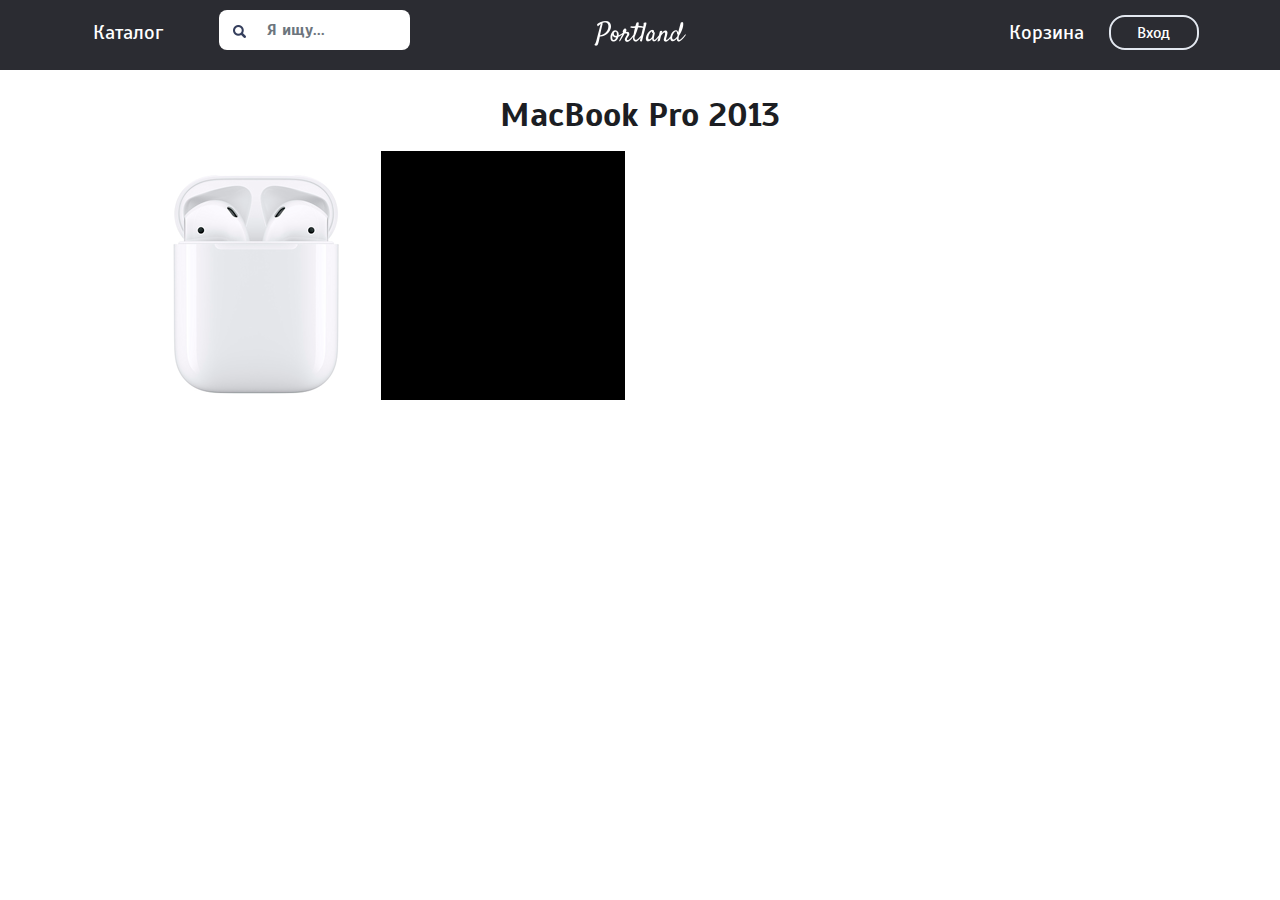
==== productpagetemplate.html @ 07287ee2 "11-02#1" ====
<!DOCTYPE html>
<html lang="en">
<head>
    <meta charset="UTF-8">
    <title>Product page</title>
    
    <link rel="stylesheet" href="css/bootstrap.css">
    <link rel="stylesheet" href="css/style.css">
    <link rel="stylesheet" href="css/Productstyle.css">
    <link href="https://fonts.googleapis.com/css?family=Scada" rel="stylesheet">
    <link href="https://fonts.googleapis.com/css?family=Russo+One" rel="stylesheet">
    <link href="https://fonts.googleapis.com/css?family=Montserrat:400,600,900" rel="stylesheet">
    <script src="https://cdnjs.cloudflare.com/ajax/libs/popper.js/1.14.6/umd/popper.min.js" integrity="sha384-wHAiFfRlMFy6i5SRaxvfOCifBUQy1xHdJ/yoi7FRNXMRBu5WHdZYu1hA6ZOblgut" crossorigin="anonymous"></script>
    <script src="https://ajax.googleapis.com/ajax/libs/jquery/2.1.1/jquery.min.js"></script>
    <script src="https://cdnjs.cloudflare.com/ajax/libs/twitter-bootstrap/4.0.0-beta/js/bootstrap.min.js"></script>
</head>
<main>
            <!-- Modal window -->
    <div class="modal fade" id="exampleModalCenter" tabindex="-1" role="dialog" aria-labelledby="exampleModalCenterTitle" aria-hidden="true">
  <div class="modal-dialog modal-dialog-centered" role="document">
    <div class="modal-content">
      <div class="modal-header">
        <h5 class="modal-title" id="exampleModalLongTitle">Вход в личный кабинет</h5>
        <button type="button" class="close" data-dismiss="modal" aria-label="Close">
          <span aria-hidden="true">&times;</span>
        </button>
      </div>
      <div class="modal-body">
           <form>
             <div>
              <label>Email или номер телефона</label>
              </div>
              <div>  
              <input type="email"><br>
              <label>Пароль</label><br>
              <input type="password">
              </div>
           </form>
           <button class="btn btn-primary">Войти</button>
           <hr>
           <div class="autority">
               <label>Вход через соцсети</label>
                 <div class="linksImg">
                  <a href="#"><img src="img/modalWindow/220px-Google__G__Logo.svg.png" width="40px" height="40px"></a>
                  <a href="#"><img src="img/modalWindow/vk.png" width="40px" height="40px"></a>
                  <a href="#"><img src="img/modalWindow/Facebook-2-512.png" width="40px" height="40px"></a>
               </div>
               <span>или</span><br>
               <a href="#">Зарегистрироваться</a>
           </div>
      </div>
    </div>
  </div>

    </div>
            <!-- Header -->
    <div class="header">
        <div class="container-fluid">
            <div class="row justify-content-between">
               <div class="col-4">
              <div class="row">
               <div class="col-4 text-header">Каталог</div>
               <div class="col-7 search">
                 <div class="input-group ">
                  <button class="btn btn-style"><a href="https://www.onliner.by/"><img src="img/SearchIcon.png"></a></button>
                  <input type="text" class="form-control" placeholder="Я ищу...">
               </div>
               </div>
               </div>     
               </div>
               <div class="col-auto">
               <a href="index.html"> <img src="img/footer/Portland.png" alt="Portland"></a>
               </div>
               <div class="col-3 offset-1">
               <div class="row justify-content-end">
               <div class="col-4 text-header">Корзина</div>
               <div class="col-5 "> 
               <div class="wrap">
               <div class="wrap-block">
               <span id="createBtn" class=" btn sign-in-btn text-header"  data-toggle="modal" data-target="#exampleModalCenter">Вход</span>
               </div>
               </div>
               </div>
               </div>
               </div>
            </div>
        </div>
    </div>
    
</main>
<section class="product">
    <div class="container-fluid">
        <div class="row justify-content-center">
            <div class="col-auto">
                <p class="product-name">MacBook Pro 2013</p>
            </div>
        </div>
        <div class="row">
            <div class="col-6">
            <div class="product-img">
            <img src="img/catalogImg/airpods.png" alt="">
            </div>
            </div>
        </div>
    </div>
</section>
<body>
</body>
</html>
---- css/style.css ----
/* Базовые цвета (Basic colors) */
/*    Базовые настройки страницы   */
html {
  font-size: 10px;
  width: 100%;
}
html button:active,
html button:focus {
  outline: none;
}
body {
  font-family: 'Scada', sans-serif;
  background-color: #2b2c32;
}
a {
  font-weight: 600;
  font-size: 1.7rem;
  color: #343e5c;
}
a:hover {
  text-decoration: none;
}
/*    Шаблон для шрифтов , ссылки и текст        */
.text-header {
  margin-left: 0.5rem;
  font-weight: 600;
  font-size: 1.7rem;
  color: #343e5c;
}
.text-link {
  text-align: center;
}
.text-bag {
  margin-left: 3px;
}
.text-form {
  font-family: 'Montserrat', sans-serif;
  font-weight: 700;
  font-size: 2.7rem;
  color: #343e5c;
  text-align: center;
  height: 6rem;
  line-height: 6rem;
}
.btn-primary {
  height: 4rem;
  width: 16rem;
  border-radius: 2.6rem;
  font-size: 1.6rem;
}
.btn-buynow {
  width: 89%;
  text-align: right;
}
.btn-buynow .btn-light {
  border: 2px solid #e3e8f0;
  border-radius: 8px;
  margin-top: 1rem;
  height: 4rem;
  width: 20%;
  font-size: 1.2rem;
  font-weight: 600;
  color: #343e5c;
  font-family: 'Montserrat', sans-serif;
}
/*    Настройки шапки страницы     */
main {
  background-color: white;
}
main .container-fluid {
  width: 90%;
}
main .header {
  height: 7rem;
  line-height: 4.5rem;
  padding: 1rem;
}
main .wrap {
  outline: 0;
  display: table;
  width: 100%;
  height: 4.5rem;
}
main .wrap-block {
  display: table-cell;
  vertical-align: middle;
}
main .sign-in-btn {
  display: block;
  border-radius: 16px;
  border-width: 2px;
  border-color: #e3e8f0;
  border-style: solid;
  width: 9rem;
  height: 3.5rem;
  outline: 0;
  font-weight: 600;
  -webkit-transition: all 0.2s;
  transition: all 0.2s;
}
main .sign-in-btn:hover {
  cursor: pointer;
  border-color: #949aae;
}
main .bag {
  text-align: right;
}
main .modal-body {
  text-align: center;
}
main .modal-body form {
  width: 68%;
  margin: auto;
  text-align: left;
}
main .modal h5 {
  font-size: 2.9rem;
  font-weight: 600;
  color: #343e5c;
}
main .modal label {
  font-size: 1.6rem;
  font-weight: 600;
  color: #343e5c;
}
main .modal input {
  padding: 1rem;
  border: none;
  border-radius: 1.4rem;
  margin-bottom: 1rem;
  background: #e4e5e7;
  font-size: 1.6rem;
  width: 100%;
}
main .modal input:focus {
  outline: none;
}
main .modal .btn-primary {
  background-color: #343e5c;
  border: none;
  text-align: center;
  margin-top: 1rem;
  font-size: 1.6rem;
  font-weight: 400;
  color: #ffffff;
}
main .modal .btn-primary:hover {
  outline: 0;
}
main .autority {
  text-align: center;
}
main .autority .linksImg {
  margin-bottom: 1rem;
}
/*   Слайдер*/
.stock {
  height: 60rem;
  overflow: hidden;
  background-color: #1c1e23;
}
.stock .container-fluid {
  width: 100%;
}
.stock-slaider {
  height: 50rem;
  width: 100%;
}
.stock-slaider h1 {
  font-family: 'Montserrat', sans-serif;
  font-weight: 900;
  font-size: 4.2rem;
  color: aliceblue;
}
.stock-slaider p {
  font-family: 'Myriad Pro', sans-serif;
  font-size: 1.6rem;
  color: aliceblue;
}
.stock-slaider-text {
  float: left;
  padding: 12rem 0 0 5rem;
}
.stock .arrow {
  top: 50%;
  position: absolute;
  z-index: 99;
  width: 4.2rem;
  height: 4.2rem;
  border: none;
  -webkit-transform: translateY(-50%);
          transform: translateY(-50%);
  outline: 0;
}
.stock .arrow:focus {
  outline: 0;
}
.stock .prev {
  left: 0;
  background: url(../img/slaider-img/Prev.png) center no-repeat;
  background-size: 70%;
}
.stock .next {
  right: 0;
  background: url(../img/slaider-img/Next.png) center no-repeat;
  background-size: 70%;
}
.stock .next:active,
.stock .next :hover,
.stock .next :focus {
  outline: 0;
}
.stock .btn-primary {
  margin-top: 10rem;
}
/*    Основная часть сайта         */
.catalog {
  height: auto;
  margin-top: 3rem;
  font-family: 'Montserrat', sans-serif;
}
.catalog .container-fluid {
  width: 85%;
}
.catalog-title {
  line-height: 5.5rem;
  text-align: center;
  font-size: 2.9rem;
  font-weight: 600;
  color: #343e5c;
}
.catalog .placeholder {
  background-color: #ffffff;
  border-radius: 0.8rem;
  height: auto;
  margin-bottom: 2rem;
  min-height: 5.5rem;
  text-align: center;
}
.catalog .placeholder-img {
  padding-top: 1rem;
  max-width: 100%;
  max-height: 25rem;
  text-align: center;
  overflow: hidden;
}
.catalog .placeholder-data {
  margin-top: 2rem;
  min-height: 9rem;
}
.catalog .placeholder-data h1 {
  font-size: 1.6rem;
  font-weight: 600;
  color: #1c1e23;
}
.catalog .placeholder-data p {
  margin-bottom: 0;
  font-size: 1.2rem;
  font-weight: 600;
  color: #b8bfd3;
}
.catalog .placeholder-data p:last-child {
  font-size: 1.4rem;
  font-weight: 600;
  color: #343e5c;
}
.catalog .placeholder .large-box {
  margin-left: 3rem;
  text-align: left;
}
.catalog .placeholder .large-box p {
  margin-top: 3rem;
}
.catalog .placeholder .large-price {
  position: absolute;
  top: 1rem;
  left: 4rem;
  padding: 0.3rem 1rem 0.3rem 1rem ;
  border-radius: 0.6rem;
  background-color: #1c1e23;
  font-size: 1.4rem;
  font-weight: 600;
  color: #ffffff;
}
.catalog .placeholder .large-img {
  padding: 0 0 0 0;
  border-radius: 0.8rem;
}
.catalog .placeholder .large-img img {
  width: 100%;
  min-height: 25rem;
}
.catalog .placeholder .large-btn {
  position: absolute;
  right: 10%;
  top: 75%;
}
.catalog .placeholder .large-btn button {
  font-size: 1.4rem;
  font-weight: 600;
  color: #3a405b;
  border-width: 2px;
  border-color: #f0f2f7;
  border-style: solid;
  width: 117px;
  height: 30px;
}
.catalog-list button {
  height: 4rem;
  margin: 2.5rem 2.5rem 2.5rem 2.5rem;
}
.catalog .search input {
  border-radius: 0.8rem;
  height: 5.5rem;
  border: none;
  font-size: 1.6rem;
  font-weight: 600;
  color: #343e5c;
}
.catalog .search button {
  border: none;
  height: 5.5rem;
  width: 6rem;
  background-color: white;
}
.catalog .accordion1 .card {
  border-radius: 0.8rem;
}
.catalog .accordion1 .card-body {
  background-color: #e0e4ed;
}
.catalog .accordion1 .card-body button {
  width: 100%;
  background-color: #e0e4ed;
}
.catalog .accordion1 button {
  padding: 0 0 0 0;
  border: none;
  height: 4.3rem;
  background-color: white;
  border-radius: 1rem;
  font-size: 1.3rem;
  font-weight: 600;
  color: #343e5c;
}
.catalog .accordion1 button:hover {
  cursor: pointer;
  border-color: white;
}
.catalog .week_sales h3 {
  padding-top: 2rem;
  font-size: 2rem;
  font-weight: 600;
  color: #343e5c;
}
.feedback {
  text-align: center;
  background-color: white;
  min-height: 30rem;
}
.feedback h4 {
  padding-top: 5rem;
  font-size: 3.2rem;
  font-weight: 900;
  color: #343e5c;
}
.feedback h3 {
  padding-top: 2rem;
  font-size: 2rem;
  font-weight: 900;
  color: #343e5c;
}
.feedback p {
  font-size: 1.3rem;
  font-weight: 900;
  color: #343e5c;
  padding-bottom: 5rem;
}
footer {
  height: 20rem;
}
footer .container-fluid {
  width: 86%;
}
footer-placeholder {
  padding-top: 7rem;
}
footer .placeholder {
  height: 9rem;
  margin-top: 7rem;
  border-bottom: 2px solid white;
}
footer .placeholder-medium {
  height: 3rem;
  line-height: 3rem;
}
footer .placeholder-medium p {
  font-family: 'Montserrat', sans-serif;
  font-size: 1.5rem;
  font-weight: 600;
  color: #ffffff;
  text-align: center;
  word-spacing: 1.4rem;
}
footer .placeholder img {
  float: right;
  margin-right: 0.6rem;
}
/*  Медиа запросы*/
@media screen and (max-width: 479px) {
  main {
    position: fixed;
    width: 100%;
    z-index: 999;
    height: 5rem;
  }
  main .header {
    padding-top: 0;
  }
  .container-fluid {
    width: 100%;
    padding: 0 0 0 0;
  }
  .stock {
    height: 55rem;
  }
  .stock .header_div {
    height: 7rem;
  }
  .stock-slaider img {
    margin: auto;
    height: 60%;
    width: 30rem;
  }
  .stock-slaider-text {
    float: none;
    text-align: center;
    padding: 1rem 0 5rem 0;
    margin-bottom: 1rem;
  }
  .stock-slaider h1 {
    font-family: 'Montserrat', sans-serif;
    font-weight: 900;
    font-size: 2.8rem;
    color: aliceblue;
  }
  .stock-slaider p {
    display: none;
  }
  .stock-item .btn-primary {
    margin-top: 0rem;
  }
}
@media screen and (min-width: 480px) and (max-width: 768px) {
  .stock-img {
    height: 40rem;
    width: 100%;
    overflow: hidden;
  }
  .stock-img img {
    margin: auto;
    max-width: 100%;
    max-height: 90%;
  }
  .stock {
    text-align: center;
    height: 55rem;
  }
  .stock-slaider-text {
    float: none;
    text-align: center;
    padding: 1rem 0 5rem 0;
    margin-bottom: 1rem;
  }
  .stock-slaider h1 {
    font-family: 'Montserrat', sans-serif;
    font-weight: 900;
    font-size: 2.8rem;
    color: aliceblue;
  }
  .stock-slaider p {
    display: none;
  }
  .stock-item .btn-primary {
    margin-top: 0rem;
  }
}
@media screen and (min-width: 769px) and (max-width: 991px) {
  main {
    height: 10rem;
  }
  .stock-img {
    height: 40rem;
    width: 100%;
    overflow: hidden;
  }
  .stock-img img {
    margin: auto;
    max-width: 100%;
    max-height: 100%;
  }
  .stock {
    height: 60rem;
  }
  .stock-slaider-text {
    padding: 1rem 0 5rem 0;
  }
  .stock-slaider-text h1 {
    font-size: 3rem;
  }
  .stock-slaider-text p {
    text-align: justify;
    white-space: pre-line;
  }
  .stock-item {
    text-align: center;
  }
  .stock-item .btn-primary {
    margin-top: 0rem;
  }
}
@media screen and (min-width: 992px) and (max-width: 9000px) {
  .stock-slaider-text {
    display: inline-block;
    width: 40%;
  }
  .stock-slaider-text p {
    text-align: justify;
    white-space: pre-line;
  }
  .stock-img {
    height: 60rem;
    width: 60%;
    overflow: hidden;
  }
  .stock-img img {
    float: right;
    max-width: 90%;
    height: auto;
  }
  .second {
    margin-top: 10rem;
  }
}
---- css/Productstyle.css ----
/* Базовые цвета (Basic colors) */
body {
  font-family: 'Scada', sans-serif;
  background-color: #ffffff;
}
main .header {
  background-color: #2b2c32;
}
main .header .text-header {
  font-size: 2rem;
  font-weight: 400;
  color: #ffffff;
}
main .header .search {
  line-height: 7rem;
}
main .header .search input {
  border-radius: 0.8rem;
  height: 4rem;
  border: none;
  font-size: 1.6rem;
  font-weight: 600;
  color: #343e5c;
}
main .header .search button {
  border: none;
  height: 4rem;
  width: 4rem;
  background-color: white;
  border-radius: 0.8rem 0 0 0.8rem;
}
main .header .wrap-block .text-header {
  font-size: 1.6rem;
  font-weight: 400;
  color: #ffffff;
}
.product {
  margin-top: 2rem;
}
.product-name {
  font-family: 'Scada', sans-serif;
  font-size: 3.4rem;
  font-weight: 900;
  color: #1c1e23;
}
.product-img {
  max-width: 60rem;
  max-height: 45rem;
  background-color: black;
}
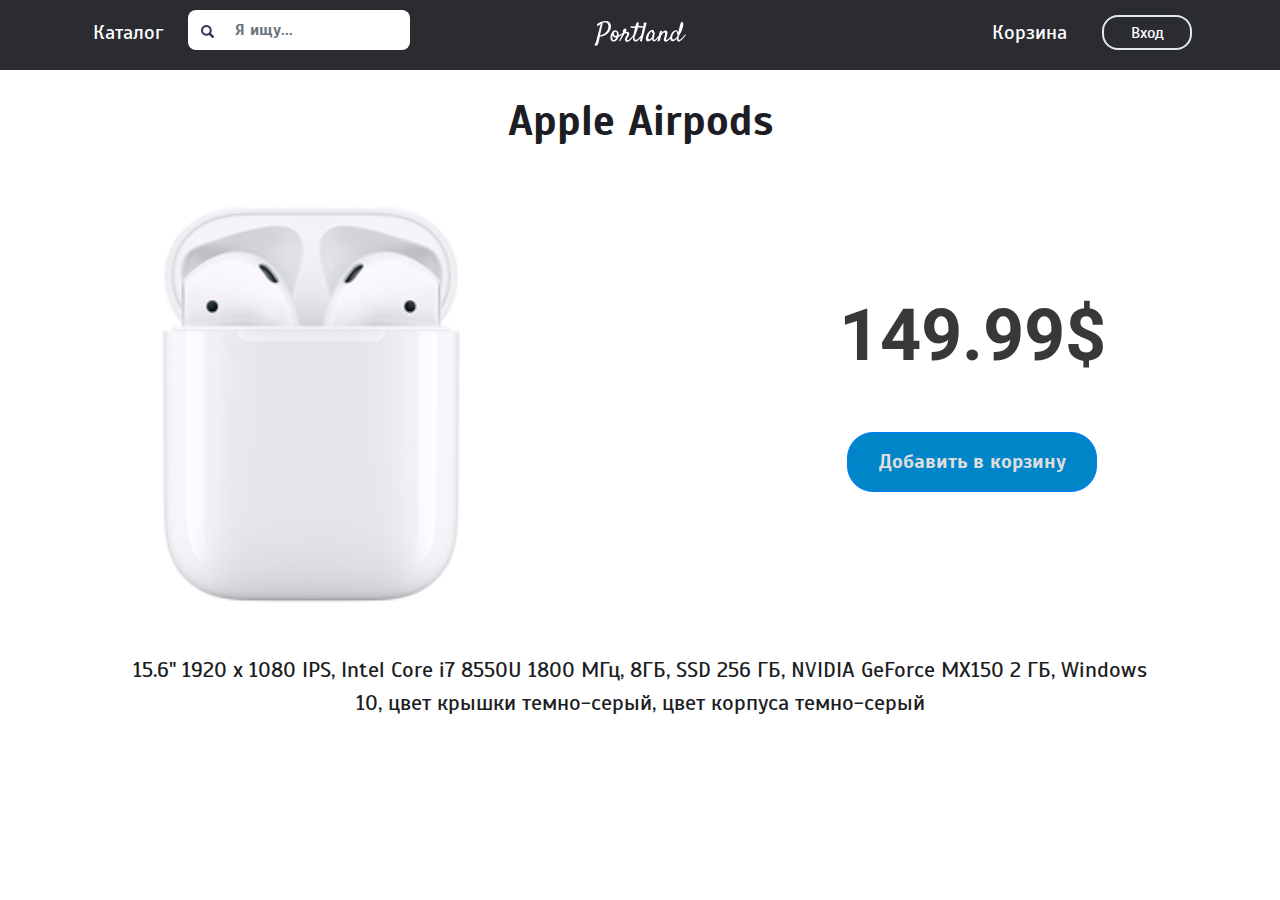
==== commit d6e1e558: "12-02#1" ====
--- a/productpagetemplate.html
+++ b/productpagetemplate.html
@@ -8,6 +8,7 @@
     <link rel="stylesheet" href="css/style.css">
     <link rel="stylesheet" href="css/Productstyle.css">
     <link href="https://fonts.googleapis.com/css?family=Scada" rel="stylesheet">
+    <link href="https://fonts.googleapis.com/css?family=Heebo:400,700" rel="stylesheet">
     <link href="https://fonts.googleapis.com/css?family=Russo+One" rel="stylesheet">
     <link href="https://fonts.googleapis.com/css?family=Montserrat:400,600,900" rel="stylesheet">
     <script src="https://cdnjs.cloudflare.com/ajax/libs/popper.js/1.14.6/umd/popper.min.js" integrity="sha384-wHAiFfRlMFy6i5SRaxvfOCifBUQy1xHdJ/yoi7FRNXMRBu5WHdZYu1hA6ZOblgut" crossorigin="anonymous"></script>
@@ -58,23 +59,27 @@
         <div class="container-fluid">
             <div class="row justify-content-between">
                <div class="col-4">
-              <div class="row">
-               <div class="col-4 text-header">Каталог</div>
-               <div class="col-7 search">
-                 <div class="input-group ">
+              <div class="row justify-content-start ">
+               <div class="col-3 text-header">Каталог</div>
+               <div class="col-8 search">
+                 <div class="input-group">
                   <button class="btn btn-style"><a href="https://www.onliner.by/"><img src="img/SearchIcon.png"></a></button>
                   <input type="text" class="form-control" placeholder="Я ищу...">
                </div>
                </div>
                </div>     
                </div>
-               <div class="col-auto">
+               <div class="col-4">
+               <div class="row justify-content-center">
+               <div class="col-auto ">
                <a href="index.html"> <img src="img/footer/Portland.png" alt="Portland"></a>
                </div>
-               <div class="col-3 offset-1">
+               </div>
+               </div>
+               <div class="col-4">
                <div class="row justify-content-end">
-               <div class="col-4 text-header">Корзина</div>
-               <div class="col-5 "> 
+               <div class="col-auto text-header">Корзина</div>
+               <div class="col-auto "> 
                <div class="wrap">
                <div class="wrap-block">
                <span id="createBtn" class=" btn sign-in-btn text-header"  data-toggle="modal" data-target="#exampleModalCenter">Вход</span>
@@ -90,18 +95,39 @@
 </main>
 <section class="product">
     <div class="container-fluid">
-        <div class="row justify-content-center">
-            <div class="col-auto">
-                <p class="product-name">MacBook Pro 2013</p>
-            </div>
-        </div>
-        <div class="row">
-            <div class="col-6">
+       <div class="row justify-content-center">
+           <div class="col-auto">
+                <p class="product-name"> Apple Airpods</p>
+            </div> 
+       </div>
+       <div class="row justify-content-between">
+       <div class="col-auto">
             <div class="product-img">
-            <img src="img/catalogImg/airpods.png" alt="">
+            <img src="img/catalogImg/airpods.png" alt="mainImg" width="450px" height="450px">
             </div>
             </div>
-        </div>
+       <div class="col-5 align-self-center">  
+            <div class="row justify-content-center">
+            <div class="col-auto">
+            <div class="product-price">
+            <p>149.99$</p>
+            </div>
+            </div>
+            <div class="col-auto">
+            <div class="product-btn">
+            <button class='btn btn-primary '>Добавить в корзину</button>    
+            </div>
+            </div>
+            </div>
+            </div>
+       </div>
+       <div class="row justify-content-center">
+           <div class="col-11">
+               <div class="product-description">
+                   <p>15.6" 1920 x 1080 IPS, Intel Core i7 8550U 1800 МГц, 8ГБ, SSD 256 ГБ, NVIDIA GeForce MX150 2 ГБ, Windows 10, цвет крышки темно-серый, цвет корпуса темно-серый</p>
+               </div>
+           </div>
+       </div>
     </div>
 </section>
 <body>
--- a/css/Productstyle.css
+++ b/css/Productstyle.css
@@ -37,14 +37,55 @@
 .product {
   margin-top: 2rem;
 }
+.product .container-fluid {
+  width: 89%;
+}
 .product-name {
-  font-family: 'Scada', sans-serif;
-  font-size: 3.4rem;
+  font-size: 4.2rem;
   font-weight: 900;
   color: #1c1e23;
 }
 .product-img {
-  max-width: 60rem;
-  max-height: 45rem;
-  background-color: black;
+  min-width: 45rem;
+  min-height: 45rem;
+  max-height: 50rem;
+  max-height: auto;
+  background-color: none;
+  overflow: hidden;
 }
+.product-img img {
+  position: absolute;
+  top: 50%;
+  transform: translate(-50%, -50%);
+  left: 50%;
+}
+.product-price {
+  text-align: center;
+}
+.product-price p {
+  font-family: 'Heebo', sans-serif;
+  font-size: 7.2rem;
+  font-weight: 700;
+  color: #383838;
+}
+.product-btn {
+  text-align: center;
+  margin-top: 3rem;
+}
+.product-btn .btn-primary {
+  background-color: #0085c8;
+  width: 25rem;
+  height: 6rem;
+  font-size: 2rem;
+  font-weight: 600;
+  color: #dddddd;
+}
+.product-description {
+  margin-top: 4rem;
+  text-align: center;
+}
+.product-description p {
+  font-size: 2.2rem;
+  font-weight: 400;
+  color: #1c1e23;
+}
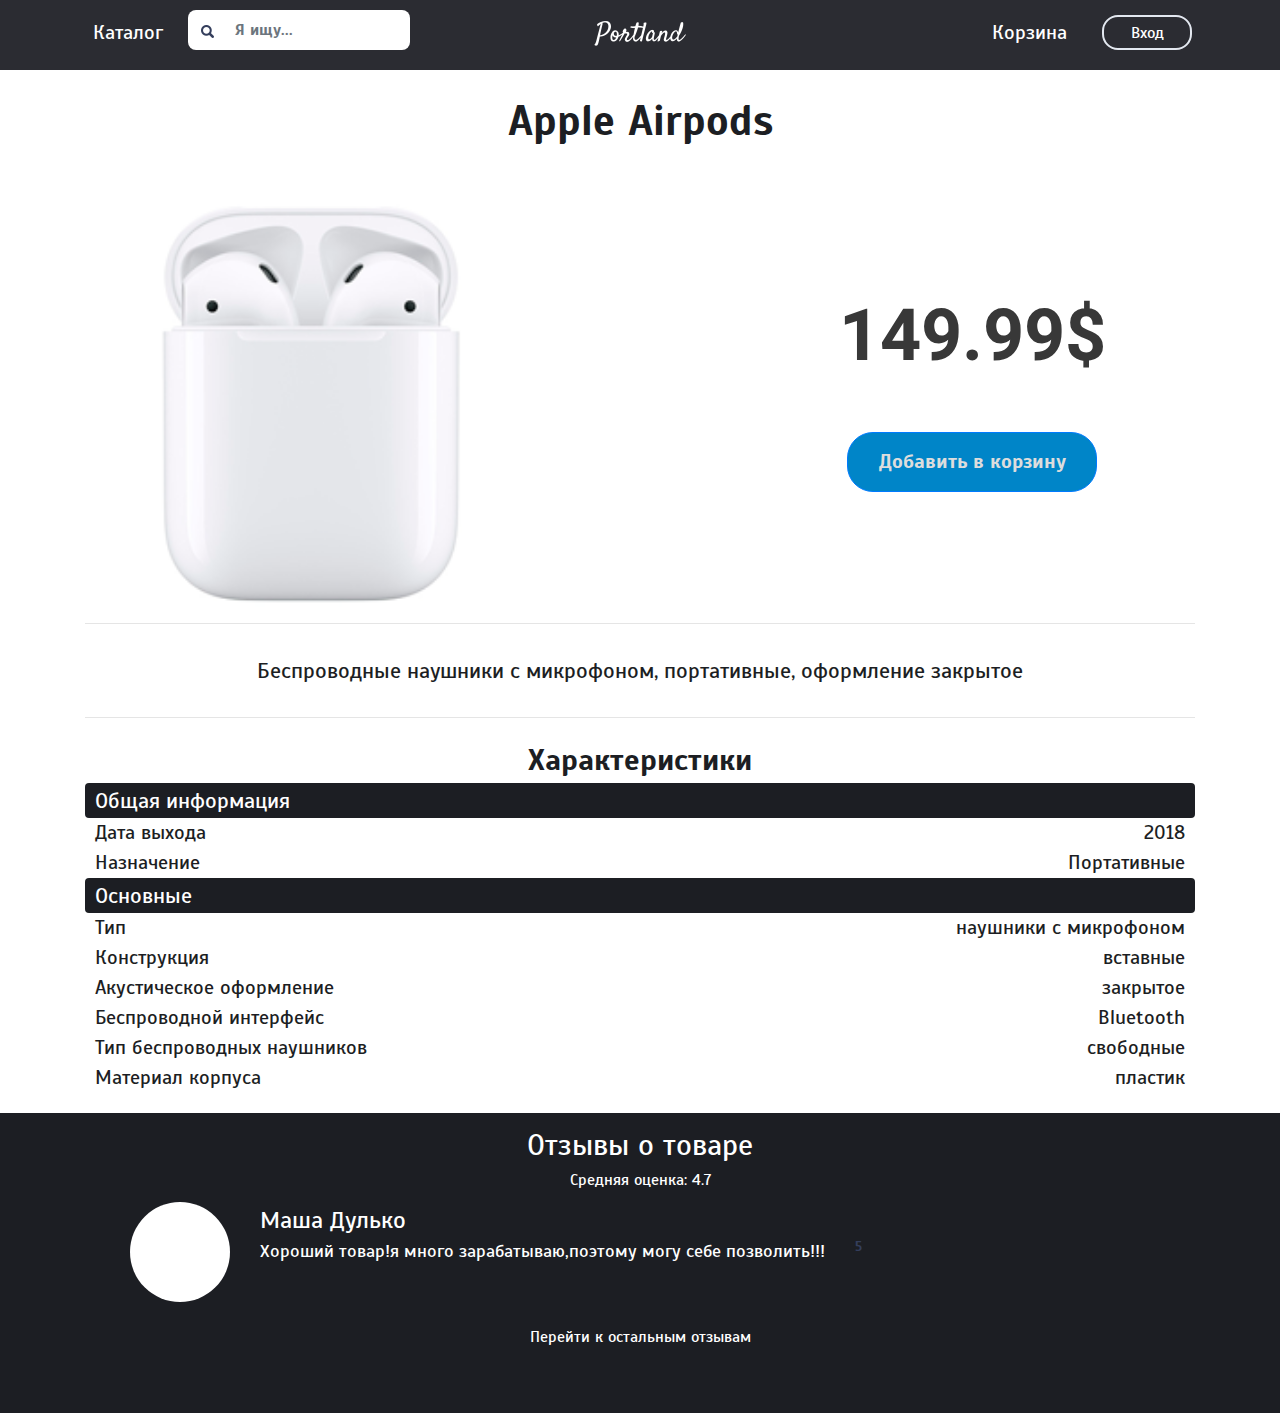
==== commit e64bb0ab: "14-02#1" ====
--- a/productpagetemplate.html
+++ b/productpagetemplate.html
@@ -93,7 +93,7 @@
     </div>
     
 </main>
-<section class="product">
+<section class = "product">
     <div class="container-fluid">
        <div class="row justify-content-center">
            <div class="col-auto">
@@ -121,14 +121,117 @@
             </div>
             </div>
        </div>
+       <hr>
        <div class="row justify-content-center">
            <div class="col-11">
                <div class="product-description">
-                   <p>15.6" 1920 x 1080 IPS, Intel Core i7 8550U 1800 МГц, 8ГБ, SSD 256 ГБ, NVIDIA GeForce MX150 2 ГБ, Windows 10, цвет крышки темно-серый, цвет корпуса темно-серый</p>
-               </div>
-           </div>
-       </div>
-    </div>
+                   <p>Беспроводные наушники с микрофоном, портативные, оформление закрытое</p>
+               </div>
+           </div>
+       </div>
+       <hr>
+       <div class="row product-parameteres">
+          <div class="col-12">
+           <div class="row justify-content-center">
+           <div class="col-auto">
+            <div class="product-parameteres-mainTitle">Характеристики</div>
+            </div>
+            </div>
+            <div class="row ">
+            <div class="col-12">
+            <table>
+                <tbody> 
+                    <tr>
+                    <th class = "product-parameteres-title" colspan="2">Общая информация</th>
+                    </tr>
+                    <tr>
+                    <td>Дата выхода
+                    </td>
+                    <td>2018</td>
+                    </tr>
+                    <tr>
+                    <td>Назначение
+                    </td>
+                    <td>Портативные</td>
+                    </tr>
+                </tbody>
+                <tbody>
+                    <tr>
+                    <th class = "product-parameteres-title" colspan="2">Основные</th>
+                    </tr>
+                    <tr>
+                    <td>Тип
+                    </td>
+                    <td>наушники с микрофоном</td>
+                    </tr>
+                    <tr>
+                    <td>Конструкция 
+                    </td>
+                    <td>вставные</td>
+                    </tr>
+                    <tr>
+                    <td>Акустическое оформление
+                    </td>
+                    <td>закрытое</td>
+                    </tr>
+                    <tr>
+                    <td>Беспроводной интерфейс 
+                    </td>
+                    <td>Bluetooth</td>
+                    </tr>
+                    <tr>
+                    <td>Тип беспроводных наушников
+                    </td>
+                    <td>свободные</td>
+                    </tr>
+                    <tr>
+                    <td>Материал корпуса 
+                    </td>
+                    <td>пластик</td>
+                    </tr>
+                </tbody>
+            </table>
+           </div>
+           </div>
+           </div>
+           </div>
+       </div>
+</section>
+<section class = "feedback">
+   <div class="container-fluid">
+       <div class="row justify-content-center">
+           <div class="col-auto feedback-title">
+               <p>Отзывы о товаре</p>
+               <p>Средняя оценка: <span id="feedbackMark">4.7</span></p>
+           </div>
+       </div>
+       <div class="row feedback-belly">
+           <div class="col-auto">
+                <div class="avatar"></div>
+           </div>
+           <div class="col-auto">
+           <div class="row">
+            <div class="col-auto">
+                <div class="personal-name">Маша Дулько</div>
+            </div>
+            </div>
+            <div class="row justify-content-between">
+                <div class="col-auto">
+                    <div class="feedback-text"><p>Хороший товар!я много зарабатываю,поэтому могу себе позволить!!!</p></div>
+                    </div>
+                    <div class="col-auto">
+                    <p>5</p></div>
+                
+            </div>
+            </div>
+           
+       </div>
+       <div class="row justify-content-center">
+           <div class="col-auto">
+               <a href="#">Перейти к остальным отзывам</a>
+           </div>
+       </div>
+     </div>
 </section>
 <body>
 </body>
--- a/css/Productstyle.css
+++ b/css/Productstyle.css
@@ -81,7 +81,7 @@
   color: #dddddd;
 }
 .product-description {
-  margin-top: 4rem;
+  margin: 2rem 0 2rem 0;
   text-align: center;
 }
 .product-description p {
@@ -89,3 +89,82 @@
   font-weight: 400;
   color: #1c1e23;
 }
+.product-parameteres {
+  margin-top: 2rem;
+}
+.product-parameteres-mainTitle {
+  font-size: 3rem;
+  font-weight: 600;
+  color: #1c1e23;
+}
+.product-parameteres-title {
+  font-size: 2.2rem;
+  font-weight: 400;
+  color: #ffffff;
+  background-color: #1c1e23;
+}
+.product-parameteres table {
+  width: 100%;
+}
+.product-parameteres table :first-child {
+  text-align: left;
+}
+.product-parameteres table th {
+  padding-left: 1rem;
+  border-radius: 0.4rem;
+}
+.product-parameteres table td {
+  text-align: right;
+  padding: 0rem 1rem 0 1rem;
+  font-size: 2rem;
+  font-weight: 400;
+  color: #1c1e23;
+}
+.feedback {
+  background-color: #1c1e23;
+  margin-top: 2rem;
+  height: auto;
+}
+.feedback a {
+  font-size: 1.6rem;
+  font-weight: 400;
+  color: #ffffff;
+}
+.feedback-title {
+  margin-bottom: 1rem;
+}
+.feedback-title p {
+  margin: 1rem 0 0 0;
+  padding: 0 0 0 0;
+  font-size: 3rem;
+  font-weight: 400;
+  color: #ffffff;
+}
+.feedback-title p :last-child {
+  font-size: 1.6rem;
+  font-weight: 400;
+  color: #ffffff;
+}
+.feedback-title :last-child {
+  margin: 0 0 0 0;
+  font-size: 1.6rem;
+  font-weight: 400;
+  color: #ffffff;
+}
+.feedback-belly .avatar {
+  display: inline-block;
+  height: 10rem;
+  width: 10rem;
+  border-radius: 10rem;
+  background-color: white;
+}
+.feedback-belly .personal-name {
+  font-size: 2.4rem;
+  font-weight: 400;
+  color: #ffffff;
+}
+.feedback-belly .feedback-text p {
+  font-size: 1.8rem;
+  font-weight: 400;
+  color: #ffffff;
+}
